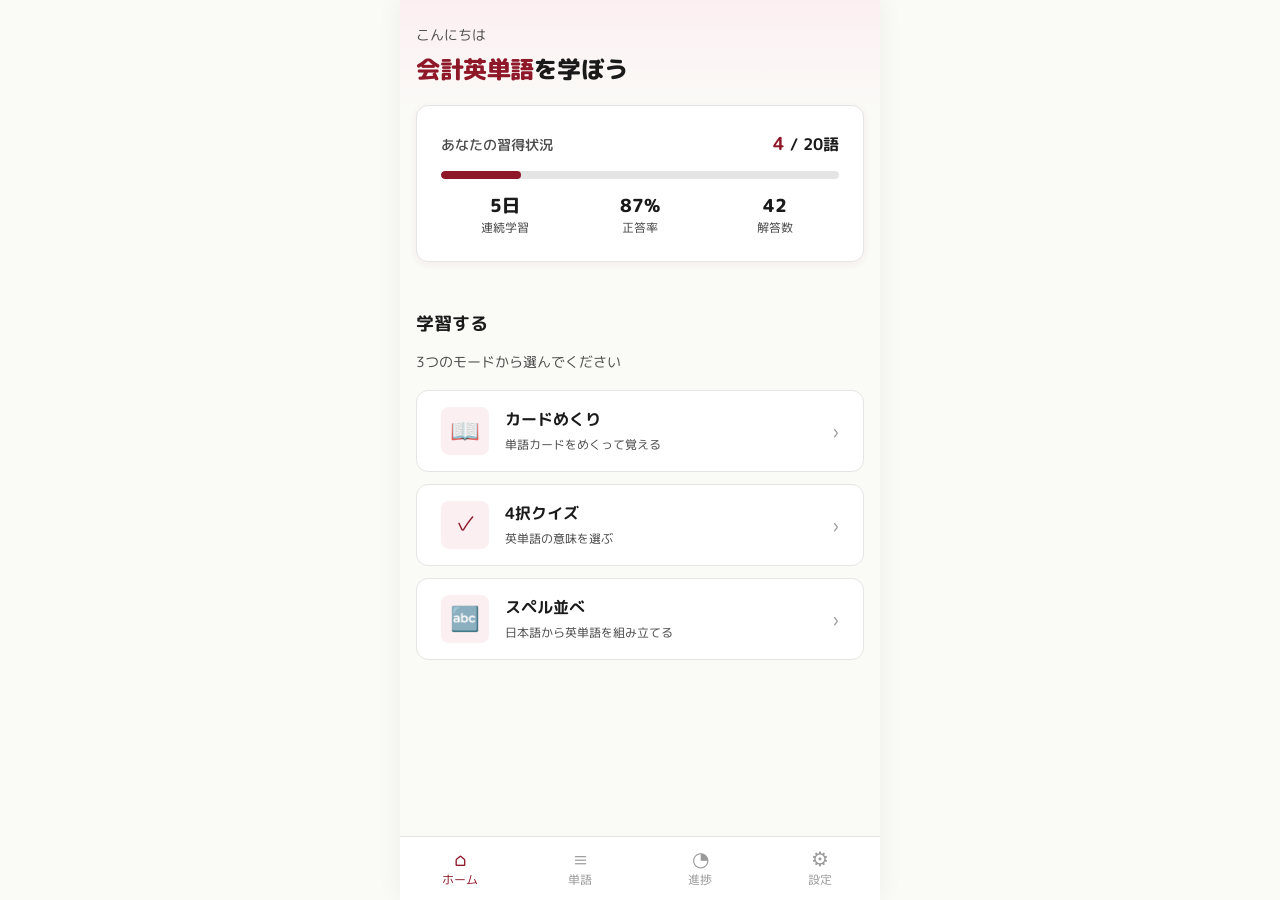
==== index.html @ 95f6f944 "Add files via upload" ====
<!DOCTYPE html>
<html lang="ja">
<head>
  <meta charset="UTF-8">
  <meta name="viewport" content="width=device-width, initial-scale=1.0, maximum-scale=1.0, user-scalable=no">
  <meta name="theme-color" content="#8E1728">
  <title>会計英単語アプリ（仮）</title>

  <!-- Google Fonts: M PLUS Rounded 1c -->
  <link rel="preconnect" href="https://fonts.googleapis.com">
  <link rel="preconnect" href="https://fonts.gstatic.com" crossorigin>
  <link href="https://fonts.googleapis.com/css2?family=M+PLUS+Rounded+1c:wght@400;500;700;800&display=swap" rel="stylesheet">

  <!-- スタイル -->
  <link rel="stylesheet" href="css/theme.css">
  <link rel="stylesheet" href="css/base.css">
  <link rel="stylesheet" href="css/components.css">

  <style>
    /* ホーム画面固有のスタイル */
    .home-header {
      padding: var(--space-5) var(--space-4) var(--space-4);
      background: linear-gradient(180deg, var(--color-primary-50) 0%, var(--color-bg) 100%);
    }

    .home-greeting {
      font-size: var(--font-size-sm);
      color: var(--color-text-sub);
      margin-bottom: var(--space-1);
    }

    .home-title {
      font-size: var(--font-size-lg);
      font-weight: 800;
      color: var(--color-text);
      letter-spacing: -0.02em;
    }

    .home-title__brand {
      color: var(--color-primary);
    }

    /* 進捗サマリー */
    .progress-summary {
      background-color: var(--color-bg-elevated);
      border-radius: var(--radius-lg);
      padding: var(--space-5);
      margin: 0 var(--space-4) var(--space-5);
      border: 1px solid var(--color-border);
      box-shadow: var(--shadow-card);
    }

    .progress-summary__header {
      display: flex;
      justify-content: space-between;
      align-items: baseline;
      margin-bottom: var(--space-3);
    }

    .progress-summary__label {
      font-size: var(--font-size-sm);
      color: var(--color-text-sub);
      font-weight: 500;
    }

    .progress-summary__count {
      font-size: var(--font-size-base);
      color: var(--color-text);
      font-weight: 700;
    }

    .progress-summary__count strong {
      color: var(--color-primary);
      font-size: var(--font-size-md);
    }

    /* 統計グリッド */
    .stats-grid {
      display: grid;
      grid-template-columns: repeat(3, 1fr);
      gap: var(--space-2);
      margin-top: var(--space-4);
    }

    .stat-mini {
      text-align: center;
    }

    .stat-mini__value {
      font-size: var(--font-size-md);
      font-weight: 800;
      color: var(--color-text);
      line-height: 1.2;
    }

    .stat-mini__label {
      font-size: var(--font-size-xs);
      color: var(--color-text-sub);
      margin-top: 2px;
    }

    /* 学習モードリスト */
    .mode-list {
      display: flex;
      flex-direction: column;
      gap: var(--space-3);
    }
  </style>
</head>
<body>
  <div class="app-container">
    <main class="main-content">

      <!-- ヘッダー：挨拶とアプリタイトル -->
      <header class="home-header">
        <p class="home-greeting">こんにちは</p>
        <h1 class="home-title">
          <span class="home-title__brand">会計英単語</span>を学ぼう
        </h1>
      </header>

      <!-- 進捗サマリー -->
      <div class="progress-summary">
        <div class="progress-summary__header">
          <span class="progress-summary__label">あなたの習得状況</span>
          <span class="progress-summary__count">
            <strong>4</strong> / 20語
          </span>
        </div>
        <div class="progress-bar">
          <div class="progress-bar__fill" style="width: 20%;"></div>
        </div>

        <div class="stats-grid">
          <div class="stat-mini">
            <div class="stat-mini__value">5日</div>
            <div class="stat-mini__label">連続学習</div>
          </div>
          <div class="stat-mini">
            <div class="stat-mini__value">87%</div>
            <div class="stat-mini__label">正答率</div>
          </div>
          <div class="stat-mini">
            <div class="stat-mini__value">42</div>
            <div class="stat-mini__label">解答数</div>
          </div>
        </div>
      </div>

      <!-- 学習モード -->
      <section class="section">
        <h2 class="section__title">学習する</h2>
        <p class="section__subtitle">3つのモードから選んでください</p>

        <div class="mode-list">
          <a href="pages/range-select.html?mode=card" class="mode-card">
            <div class="mode-card__icon">📖</div>
            <div class="mode-card__body">
              <div class="mode-card__title">カードめくり</div>
              <div class="mode-card__desc">単語カードをめくって覚える</div>
            </div>
            <div class="mode-card__chevron">›</div>
          </a>

          <a href="pages/range-select.html?mode=quiz" class="mode-card">
            <div class="mode-card__icon">✓</div>
            <div class="mode-card__body">
              <div class="mode-card__title">4択クイズ</div>
              <div class="mode-card__desc">英単語の意味を選ぶ</div>
            </div>
            <div class="mode-card__chevron">›</div>
          </a>

          <a href="pages/range-select.html?mode=input" class="mode-card">
            <div class="mode-card__icon">🔤</div>
            <div class="mode-card__body">
              <div class="mode-card__title">スペル並べ</div>
              <div class="mode-card__desc">日本語から英単語を組み立てる</div>
            </div>
            <div class="mode-card__chevron">›</div>
          </a>
        </div>
      </section>

    </main>

    <!-- 下部タブバー -->
    <nav class="tab-bar">
      <a href="index.html" class="tab-bar__item tab-bar__item--active">
        <span class="tab-bar__icon">⌂</span>
        <span>ホーム</span>
      </a>
      <a href="pages/word-list.html" class="tab-bar__item">
        <span class="tab-bar__icon">≡</span>
        <span>単語</span>
      </a>
      <a href="pages/progress.html" class="tab-bar__item">
        <span class="tab-bar__icon">◔</span>
        <span>進捗</span>
      </a>
      <a href="pages/settings.html" class="tab-bar__item">
        <span class="tab-bar__icon">⚙</span>
        <span>設定</span>
      </a>
    </nav>
  </div>

  <script src="js/words-data.js"></script>
</body>
</html>
---- css/theme.css ----
/* ==========================================================================
   theme.css - グローバルなデザイントークン
   将来の他大学展開時、ここの値だけ差し替えれば対応可能
   ========================================================================== */

:root {
  /* ----- カラー：プライマリ（早稲田レッド） ----- */
  --color-primary: #8E1728;
  --color-primary-dark: #6B0F1E;
  --color-primary-light: #C44D5C;
  --color-primary-50: #FCEFF1;
  --color-primary-100: #F5D5DA;

  /* ----- カラー：ベース ----- */
  --color-bg: #FAFAF7;
  --color-bg-elevated: #FFFFFF;
  --color-text: #1A1A1A;
  --color-text-sub: #4A4A4A;
  --color-text-mute: #9A9A9A;
  --color-border: #E5E5E5;
  --color-border-strong: #BDBDBD;

  /* ----- カラー：状態 ----- */
  --color-success: #2E7D5B;
  --color-success-light: #E0F0E8;
  --color-warning: #C97B22;
  --color-warning-light: #F8E8D4;
  --color-error: #B23A3A;
  --color-error-light: #F5DCDC;

  /* ----- フォント ----- */
  --font-base: "M PLUS Rounded 1c", -apple-system, BlinkMacSystemFont, "Segoe UI", sans-serif;

  /* ----- フォントサイズ ----- */
  --font-size-xs: 12px;
  --font-size-sm: 14px;
  --font-size-base: 16px;
  --font-size-md: 18px;
  --font-size-lg: 24px;
  --font-size-xl: 32px;
  --font-size-xxl: 40px;

  /* ----- 余白（8pxグリッド） ----- */
  --space-1: 4px;
  --space-2: 8px;
  --space-3: 12px;
  --space-4: 16px;
  --space-5: 24px;
  --space-6: 32px;
  --space-7: 48px;
  --space-8: 64px;

  /* ----- 角丸 ----- */
  --radius-sm: 4px;
  --radius-md: 8px;
  --radius-lg: 12px;
  --radius-xl: 16px;
  --radius-full: 9999px;

  /* ----- 影 ----- */
  --shadow-sm: 0 1px 2px rgba(26, 26, 26, 0.04), 0 1px 3px rgba(26, 26, 26, 0.06);
  --shadow-md: 0 4px 6px -2px rgba(26, 26, 26, 0.05), 0 2px 4px -1px rgba(26, 26, 26, 0.04);
  --shadow-lg: 0 10px 15px -3px rgba(26, 26, 26, 0.08), 0 4px 6px -2px rgba(26, 26, 26, 0.04);
  --shadow-card: 0 2px 8px rgba(142, 23, 40, 0.06);

  /* ----- アニメーション ----- */
  --transition-fast: 150ms ease-out;
  --transition-base: 200ms ease-out;
  --transition-slow: 250ms ease-out;

  /* ----- レイアウト ----- */
  --max-width-mobile: 480px;
  --tab-bar-height: 64px;
  --header-height: 56px;
  --tap-min-size: 44px;
}
---- css/base.css ----
/* ==========================================================================
   base.css - リセット・共通スタイル
   ========================================================================== */

*, *::before, *::after {
  box-sizing: border-box;
  margin: 0;
  padding: 0;
}

html {
  font-size: 16px;
  -webkit-text-size-adjust: 100%;
  -webkit-tap-highlight-color: transparent;
}

body {
  font-family: var(--font-base);
  font-size: var(--font-size-base);
  font-weight: 400;
  line-height: 1.6;
  color: var(--color-text);
  background-color: var(--color-bg);
  min-height: 100vh;
  /* スマホ最適化 */
  overflow-x: hidden;
  -webkit-font-smoothing: antialiased;
  -moz-osx-font-smoothing: grayscale;
}

/* スマホ画面の中央配置（PCで見たときのために） */
.app-container {
  max-width: var(--max-width-mobile);
  margin: 0 auto;
  background-color: var(--color-bg);
  min-height: 100vh;
  position: relative;
  /* PC表示時に、スマホ枠を可視化 */
  box-shadow: 0 0 24px rgba(0, 0, 0, 0.06);
}

/* メインコンテンツ：下部タブバー分の余白を確保 */
.main-content {
  padding-bottom: calc(var(--tab-bar-height) + var(--space-4));
  min-height: 100vh;
}

/* ヘッダー */
.app-header {
  position: sticky;
  top: 0;
  z-index: 100;
  background-color: var(--color-bg);
  border-bottom: 1px solid var(--color-border);
  height: var(--header-height);
  display: flex;
  align-items: center;
  padding: 0 var(--space-4);
  gap: var(--space-3);
}

.app-header__title {
  font-size: var(--font-size-md);
  font-weight: 700;
  color: var(--color-text);
}

.app-header__back {
  width: var(--tap-min-size);
  height: var(--tap-min-size);
  display: flex;
  align-items: center;
  justify-content: center;
  background: none;
  border: none;
  color: var(--color-text);
  cursor: pointer;
  margin-left: -12px;
  font-size: 20px;
  line-height: 1;
}

.app-header__back:active {
  opacity: 0.5;
}

/* セクション */
.section {
  padding: var(--space-5) var(--space-4);
}

.section + .section {
  padding-top: 0;
}

.section__title {
  font-size: var(--font-size-md);
  font-weight: 700;
  margin-bottom: var(--space-3);
  color: var(--color-text);
}

.section__subtitle {
  font-size: var(--font-size-sm);
  color: var(--color-text-sub);
  margin-bottom: var(--space-4);
}

/* リンク */
a {
  color: inherit;
  text-decoration: none;
}

button {
  font-family: var(--font-base);
  cursor: pointer;
}

button:focus-visible,
a:focus-visible {
  outline: 2px solid var(--color-primary);
  outline-offset: 2px;
}

/* フォントローディング最適化 */
@font-face {
  font-family: 'M PLUS Rounded 1c';
  font-display: swap;
}
---- css/components.css ----
/* ==========================================================================
   components.css - 再利用可能なコンポーネント
   ========================================================================== */

/* ----- ボタン ----- */
.btn {
  display: inline-flex;
  align-items: center;
  justify-content: center;
  gap: var(--space-2);
  min-height: 48px;
  padding: var(--space-3) var(--space-5);
  border: none;
  border-radius: var(--radius-md);
  font-size: var(--font-size-base);
  font-weight: 700;
  font-family: var(--font-base);
  cursor: pointer;
  transition: all var(--transition-fast);
  text-align: center;
  user-select: none;
  -webkit-user-select: none;
}

.btn--primary {
  background-color: var(--color-primary);
  color: white;
}

.btn--primary:active {
  background-color: var(--color-primary-dark);
  transform: scale(0.98);
}

.btn--secondary {
  background-color: var(--color-bg-elevated);
  color: var(--color-primary);
  border: 1.5px solid var(--color-primary);
}

.btn--secondary:active {
  background-color: var(--color-primary-50);
  transform: scale(0.98);
}

.btn--ghost {
  background: none;
  color: var(--color-text);
  border: 1px solid var(--color-border);
}

.btn--ghost:active {
  background-color: var(--color-border);
}

.btn--block {
  width: 100%;
}

.btn--sm {
  min-height: 36px;
  padding: var(--space-2) var(--space-4);
  font-size: var(--font-size-sm);
}

.btn--lg {
  min-height: 56px;
  font-size: var(--font-size-md);
}

/* ----- 学習モードカード（ホーム画面の主要要素） ----- */
.mode-card {
  display: flex;
  align-items: center;
  gap: var(--space-4);
  background-color: var(--color-bg-elevated);
  padding: var(--space-4) var(--space-5);
  border-radius: var(--radius-lg);
  border: 1px solid var(--color-border);
  text-decoration: none;
  color: var(--color-text);
  transition: all var(--transition-fast);
  width: 100%;
  cursor: pointer;
  font-family: var(--font-base);
  text-align: left;
}

.mode-card:active {
  transform: scale(0.98);
  box-shadow: var(--shadow-sm);
}

.mode-card__icon {
  flex-shrink: 0;
  width: 48px;
  height: 48px;
  border-radius: var(--radius-md);
  background-color: var(--color-primary-50);
  color: var(--color-primary);
  display: flex;
  align-items: center;
  justify-content: center;
  font-size: 24px;
}

.mode-card__body {
  flex: 1;
  min-width: 0;
}

.mode-card__title {
  font-size: var(--font-size-base);
  font-weight: 700;
  margin-bottom: 2px;
}

.mode-card__desc {
  font-size: var(--font-size-xs);
  color: var(--color-text-sub);
}

.mode-card__chevron {
  flex-shrink: 0;
  color: var(--color-text-mute);
  font-size: 20px;
}

/* ----- 進捗バー ----- */
.progress-bar {
  height: 8px;
  background-color: var(--color-border);
  border-radius: var(--radius-full);
  overflow: hidden;
  position: relative;
}

.progress-bar__fill {
  height: 100%;
  background-color: var(--color-primary);
  border-radius: var(--radius-full);
  transition: width var(--transition-slow);
}

.progress-bar__fill--success {
  background-color: var(--color-success);
}

/* ----- 統計カード ----- */
.stat-card {
  background-color: var(--color-bg-elevated);
  padding: var(--space-4);
  border-radius: var(--radius-md);
  border: 1px solid var(--color-border);
}

.stat-card__label {
  font-size: var(--font-size-xs);
  color: var(--color-text-sub);
  margin-bottom: var(--space-1);
}

.stat-card__value {
  font-size: var(--font-size-lg);
  font-weight: 700;
  color: var(--color-text);
  line-height: 1.2;
}

.stat-card__suffix {
  font-size: var(--font-size-sm);
  font-weight: 400;
  color: var(--color-text-sub);
  margin-left: 2px;
}

/* ----- タブバー（下部ナビゲーション） ----- */
.tab-bar {
  position: fixed;
  bottom: 0;
  left: 50%;
  transform: translateX(-50%);
  width: 100%;
  max-width: var(--max-width-mobile);
  height: var(--tab-bar-height);
  background-color: var(--color-bg-elevated);
  border-top: 1px solid var(--color-border);
  display: flex;
  z-index: 100;
  /* iPhone安全領域対応 */
  padding-bottom: env(safe-area-inset-bottom);
}

.tab-bar__item {
  flex: 1;
  display: flex;
  flex-direction: column;
  align-items: center;
  justify-content: center;
  gap: 2px;
  background: none;
  border: none;
  color: var(--color-text-mute);
  font-family: var(--font-base);
  font-size: var(--font-size-xs);
  cursor: pointer;
  padding: var(--space-2);
  text-decoration: none;
  transition: color var(--transition-fast);
}

.tab-bar__item--active {
  color: var(--color-primary);
}

.tab-bar__item:active {
  opacity: 0.5;
}

.tab-bar__icon {
  font-size: 20px;
  line-height: 1;
}

/* ----- バッジ ----- */
.badge {
  display: inline-flex;
  align-items: center;
  padding: 2px var(--space-2);
  border-radius: var(--radius-full);
  font-size: var(--font-size-xs);
  font-weight: 700;
  background-color: var(--color-border);
  color: var(--color-text-sub);
}

.badge--primary {
  background-color: var(--color-primary-50);
  color: var(--color-primary);
}

.badge--success {
  background-color: var(--color-success-light);
  color: var(--color-success);
}

.badge--warning {
  background-color: var(--color-warning-light);
  color: var(--color-warning);
}

/* ----- チェックボックス選択（範囲選択画面で使用） ----- */
.choice-chip {
  display: inline-flex;
  align-items: center;
  padding: var(--space-2) var(--space-4);
  border: 1.5px solid var(--color-border);
  border-radius: var(--radius-full);
  background-color: var(--color-bg-elevated);
  font-size: var(--font-size-sm);
  font-weight: 500;
  color: var(--color-text-sub);
  cursor: pointer;
  transition: all var(--transition-fast);
  font-family: var(--font-base);
  min-height: 40px;
  user-select: none;
  -webkit-user-select: none;
}

.choice-chip--selected {
  background-color: var(--color-primary);
  color: white;
  border-color: var(--color-primary);
}

.choice-chip:active {
  transform: scale(0.96);
}

.choice-group {
  display: flex;
  flex-wrap: wrap;
  gap: var(--space-2);
}

/* ----- 区切り線 ----- */
.divider {
  height: 1px;
  background-color: var(--color-border);
  margin: var(--space-4) 0;
  border: none;
}

/* ----- リスト項目（設定画面など） ----- */
.list-item {
  display: flex;
  align-items: center;
  gap: var(--space-3);
  padding: var(--space-4);
  background-color: var(--color-bg-elevated);
  border-bottom: 1px solid var(--color-border);
  text-decoration: none;
  color: var(--color-text);
  cursor: pointer;
  font-family: var(--font-base);
  width: 100%;
  border-left: none;
  border-right: none;
  border-top: none;
  text-align: left;
  font-size: var(--font-size-base);
  transition: background-color var(--transition-fast);
}

.list-item:active {
  background-color: var(--color-bg);
}

.list-item__label {
  flex: 1;
}

.list-item__value {
  color: var(--color-text-sub);
  font-size: var(--font-size-sm);
}

.list-item__chevron {
  color: var(--color-text-mute);
  font-size: 18px;
}

/* ----- 空状態 ----- */
.empty-state {
  text-align: center;
  padding: var(--space-7) var(--space-4);
  color: var(--color-text-sub);
}

.empty-state__icon {
  font-size: 48px;
  margin-bottom: var(--space-3);
  opacity: 0.4;
}

.empty-state__text {
  font-size: var(--font-size-sm);
}
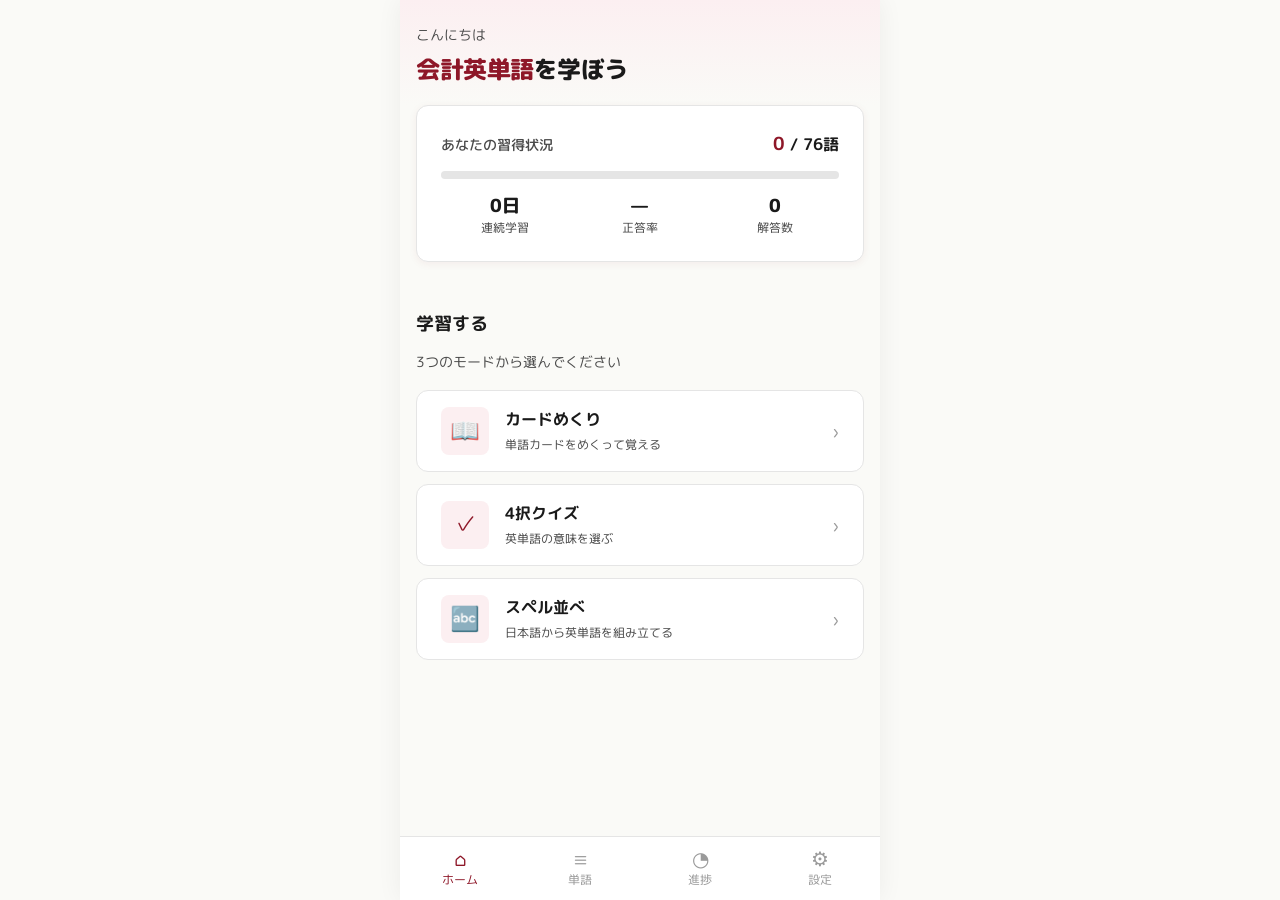
==== commit bab06824: "Add files via upload" ====
--- a/index.html
+++ b/index.html
@@ -205,6 +205,46 @@
     </nav>
   </div>
 
-  <script src="js/words-data.js"></script>
+  <script src="js/storage.js"></script>
+  <script src="js/words.js"></script>
+  <script src="js/progress.js"></script>
+  <script src="js/ui.js"></script>
+  <script>
+    // ホーム画面の動的表示処理
+    document.addEventListener('DOMContentLoaded', async () => {
+      try {
+        await storage.init();
+        const allTerms = await words.getAll();
+        const stats = await progress.getOverallStats();
+
+        // 習得状況の表示
+        const masteredCount = stats.masteredCount;
+        const totalCount = allTerms.length;
+        const percentage = totalCount > 0 ? Math.round((masteredCount / totalCount) * 100) : 0;
+
+        const progressLabel = document.querySelector('.progress-summary__count');
+        if (progressLabel) {
+          progressLabel.innerHTML = `<strong>${masteredCount}</strong> / ${totalCount}語`;
+        }
+
+        const progressBar = document.querySelector('.progress-bar__fill');
+        if (progressBar) {
+          progressBar.style.width = `${percentage}%`;
+        }
+
+        // 統計（連続学習日数・正答率・解答数）
+        const statValues = document.querySelectorAll('.stat-mini__value');
+        if (statValues.length >= 3) {
+          statValues[0].textContent = `${stats.streakDays}日`;
+          statValues[1].textContent = stats.totalAnswered > 0
+            ? `${Math.round(stats.accuracy * 100)}%`
+            : '—';
+          statValues[2].textContent = stats.totalAnswered;
+        }
+      } catch (error) {
+        console.error('ホーム画面初期化エラー:', error);
+      }
+    });
+  </script>
 </body>
 </html>
